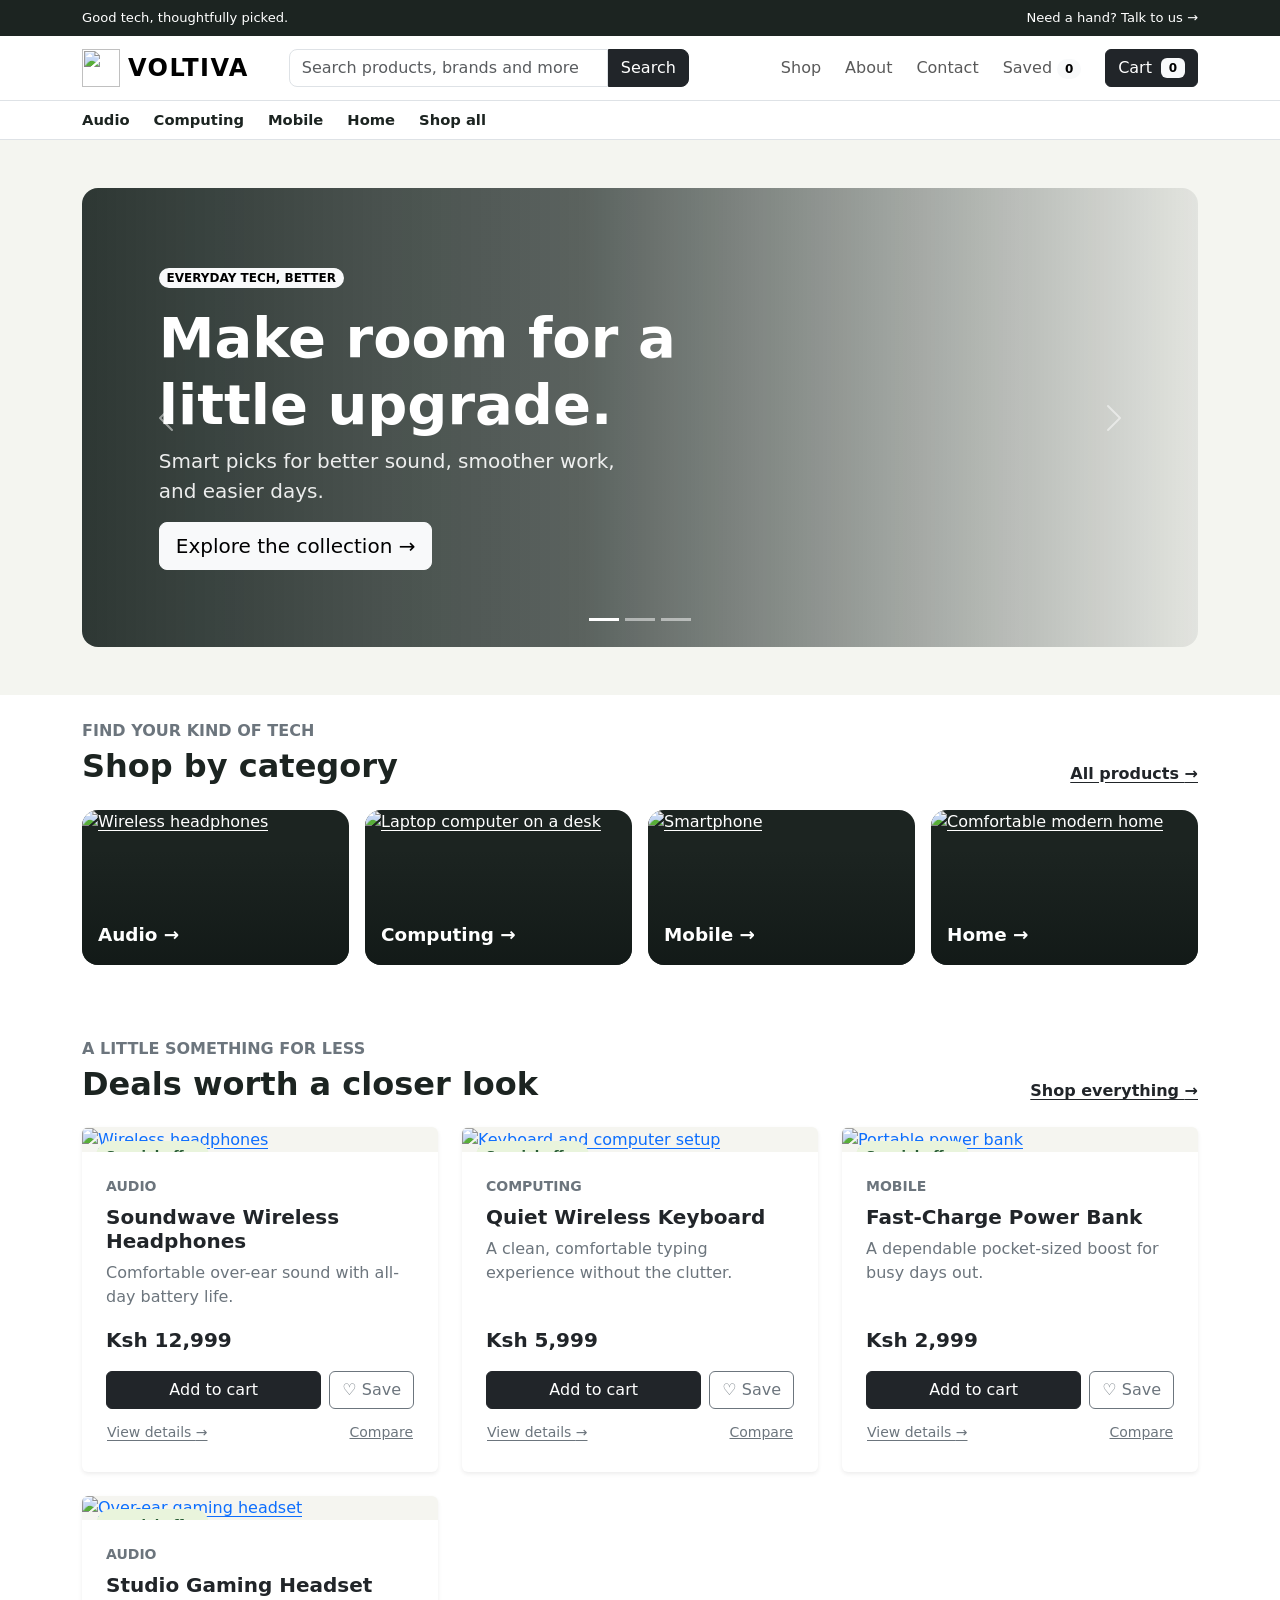
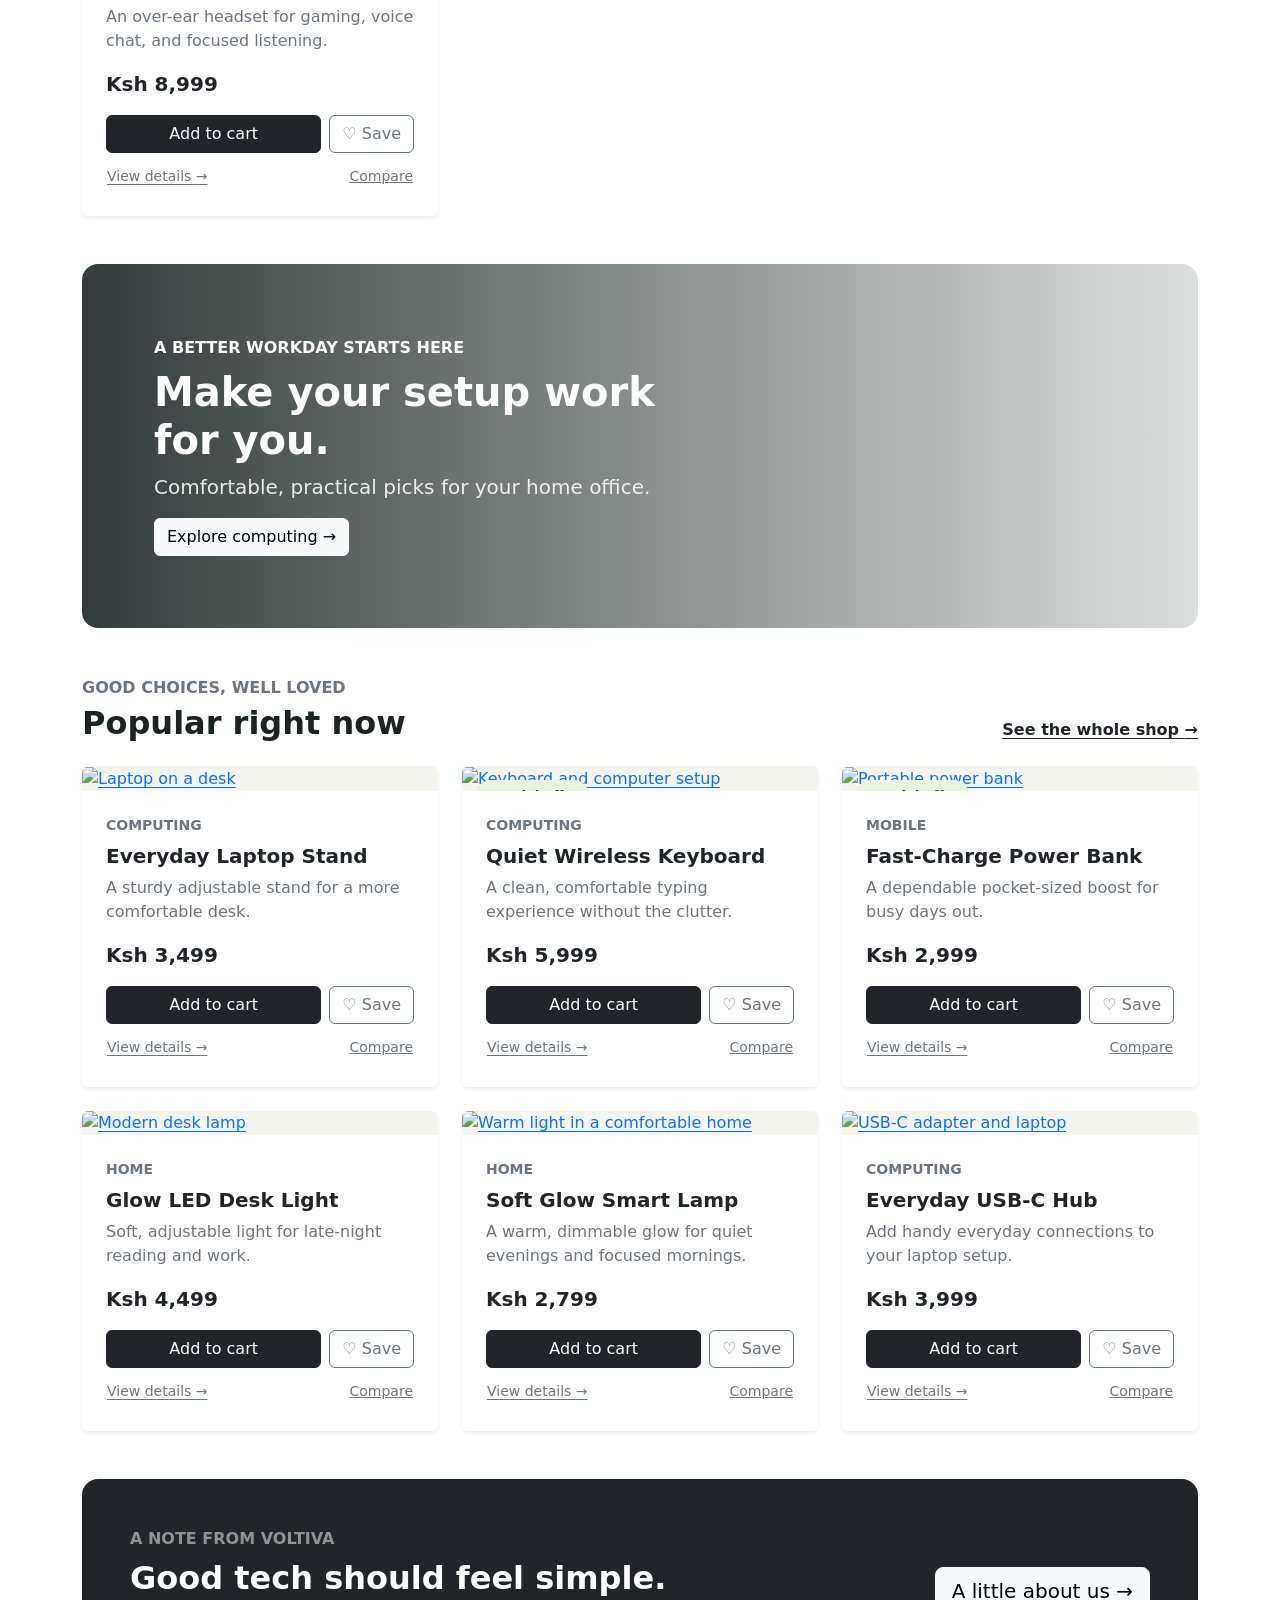
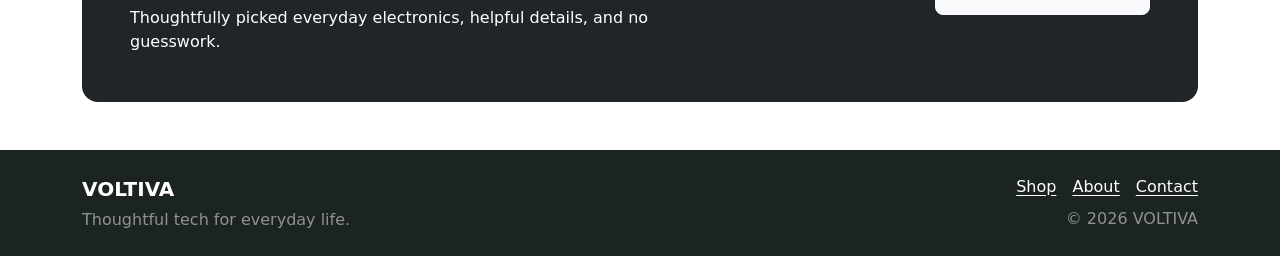
==== index.html @ 59f66edd "initial commit" ====
<!doctype html>
<html lang="en">
<head>
  <meta charset="utf-8">
  <meta name="viewport" content="width=device-width, initial-scale=1">
  <meta name="description" content="Discover dependable everyday electronics at VOLTIVA.">
  <title>VOLTIVA | Electronics for everyday</title>
  <link href="https://cdn.jsdelivr.net/npm/bootstrap@5.3.8/dist/css/bootstrap.min.css" rel="stylesheet">
  <link href="styles.css" rel="stylesheet">
</head>
<body data-page="home">
  <div id="site-header"></div>
  <main>
    <section id="hero" class="container-fluid py-4 py-lg-5">
      <div class="container">
        <div id="home-carousel" class="carousel slide carousel-fade" data-bs-ride="carousel" data-bs-interval="6000">
          <div class="carousel-indicators">
            <button type="button" data-bs-target="#home-carousel" data-bs-slide-to="0" class="active" aria-current="true" aria-label="Slide 1"></button>
            <button type="button" data-bs-target="#home-carousel" data-bs-slide-to="1" aria-label="Slide 2"></button>
            <button type="button" data-bs-target="#home-carousel" data-bs-slide-to="2" aria-label="Slide 3"></button>
          </div>
          <div class="carousel-inner rounded-4 overflow-hidden">
            <div class="carousel-item active">
              <div class="hero-slide" style="--hero-image: url('https://images.unsplash.com/photo-1498049794561-7780e7231661?auto=format&amp;fit=crop&amp;w=1800&amp;q=85')">
                <div class="hero-copy">
                  <span class="badge rounded-pill text-bg-light mb-3">EVERYDAY TECH, BETTER</span>
                  <h1 class="display-4 fw-bold">Make room for a little upgrade.</h1>
                  <p class="lead">Smart picks for better sound, smoother work, and easier days.</p>
                  <a class="btn btn-light btn-lg" href="products.html">Explore the collection <span aria-hidden="true">→</span></a>
                </div>
              </div>
            </div>
            <div class="carousel-item">
              <div class="hero-slide hero-slide-audio" style="--hero-image: url('https://images.unsplash.com/photo-1505740420928-5e560c06d30e?auto=format&amp;fit=crop&amp;w=1800&amp;q=85')">
                <div class="hero-copy">
                  <span class="badge rounded-pill text-bg-light mb-3">YOUR SOUND, YOUR WAY</span>
                  <h2 class="display-4 fw-bold">Find your listening rhythm.</h2>
                  <p class="lead">Headphones and speakers made for wherever the day takes you.</p>
                  <a class="btn btn-light btn-lg" href="products.html?category=Audio">Shop audio <span aria-hidden="true">→</span></a>
                </div>
              </div>
            </div>
            <div class="carousel-item">
              <div class="hero-slide hero-slide-home" style="--hero-image: url('https://images.unsplash.com/photo-1493663284031-b7e3aefcae8e?auto=format&amp;fit=crop&amp;w=1800&amp;q=85')">
                <div class="hero-copy">
                  <span class="badge rounded-pill text-bg-light mb-3">A MORE THOUGHTFUL HOME</span>
                  <h2 class="display-4 fw-bold">Little comforts. Big difference.</h2>
                  <p class="lead">Discover clever everyday essentials for your favorite spaces.</p>
                  <a class="btn btn-light btn-lg" href="products.html?category=Home">Shop home tech <span aria-hidden="true">→</span></a>
                </div>
              </div>
            </div>
          </div>
          <button class="carousel-control-prev" type="button" data-bs-target="#home-carousel" data-bs-slide="prev"><span class="carousel-control-prev-icon" aria-hidden="true"></span><span class="visually-hidden">Previous</span></button>
          <button class="carousel-control-next" type="button" data-bs-target="#home-carousel" data-bs-slide="next"><span class="carousel-control-next-icon" aria-hidden="true"></span><span class="visually-hidden">Next</span></button>
        </div>
      </div>
    </section>
    <section class="container py-4" aria-label="Shop by category">
      <div class="d-flex justify-content-between align-items-end gap-3 mb-4">
        <div><p class="text-uppercase fw-semibold text-secondary mb-1">Find your kind of tech</p><h2 class="fw-bold mb-0">Shop by category</h2></div>
        <a href="products.html" class="link-dark fw-semibold">All products <span aria-hidden="true">→</span></a>
      </div>
      <div id="category-tiles" class="row g-3"></div>
    </section>
    <section class="container py-5">
      <div class="d-flex justify-content-between align-items-end gap-3 mb-4">
        <div><p class="text-uppercase fw-semibold text-secondary mb-1">A little something for less</p><h2 class="fw-bold mb-0">Deals worth a closer look</h2></div>
        <a href="products.html" class="link-dark fw-semibold">Shop everything <span aria-hidden="true">→</span></a>
      </div>
      <div id="deal-products" class="row g-4"></div>
    </section>
    <section class="container pb-5">
      <div class="editorial-banner rounded-4 overflow-hidden">
        <div class="editorial-copy">
          <p class="text-uppercase fw-semibold mb-2">A better workday starts here</p>
          <h2 class="display-6 fw-bold">Make your setup work for you.</h2>
          <p class="lead">Comfortable, practical picks for your home office.</p>
          <a class="btn btn-light" href="products.html?category=Computing">Explore computing <span aria-hidden="true">→</span></a>
        </div>
      </div>
    </section>
    <section class="container pb-5">
      <div class="d-flex justify-content-between align-items-end gap-3 mb-4">
        <div><p class="text-uppercase fw-semibold text-secondary mb-1">Good choices, well loved</p><h2 class="fw-bold mb-0">Popular right now</h2></div>
        <a href="products.html" class="link-dark fw-semibold">See the whole shop <span aria-hidden="true">→</span></a>
      </div>
      <div id="featured-products" class="row g-4"></div>
    </section>
    <section id="saved-section" class="container pb-5 d-none">
      <div class="d-flex justify-content-between align-items-end gap-3 mb-4">
        <div><p class="text-uppercase fw-semibold text-secondary mb-1">Kept close</p><h2 class="fw-bold mb-0">Your saved picks</h2></div>
        <a href="products.html" class="link-dark fw-semibold">Browse products <span aria-hidden="true">→</span></a>
      </div>
      <div id="saved-products" class="row g-4"></div>
    </section>
    <section class="container pb-5">
      <div class="p-4 p-lg-5 rounded-4 text-bg-dark">
        <div class="row align-items-center g-3">
          <div class="col-lg-7"><p class="text-uppercase fw-semibold text-white-50 mb-2">A note from VOLTIVA</p><h2 class="fw-bold">Good tech should feel simple.</h2><p class="mb-0">Thoughtfully picked everyday electronics, helpful details, and no guesswork.</p></div>
          <div class="col-lg-5 text-lg-end"><a href="about.html" class="btn btn-light btn-lg">A little about us <span aria-hidden="true">→</span></a></div>
        </div>
      </div>
    </section>
  </main>
  <div id="site-footer"></div>
  <script src="https://cdn.jsdelivr.net/npm/bootstrap@5.3.8/dist/js/bootstrap.bundle.min.js"></script>
  <script src="app.js"></script>
</body>
</html>
---- styles.css ----
:root {
  --shop-ink: #1c2421;
  --shop-muted: #68716e;
  --shop-paper: #f5f5f0;
  --shop-accent: #d6f36a;
  --shop-green: #467653;
}

body {
  color: var(--shop-ink);
  background: #fff;
}

a {
  text-underline-offset: 0.2em;
}

.navbar-brand {
  letter-spacing: 0.06em;
  white-space: nowrap;
}

.brand-logo {
  width: 38px;
  height: 38px;
  object-fit: contain;
}

.store-topbar {
  background: var(--shop-ink);
  color: #fff;
  font-size: 0.82rem;
}

.store-topbar .container {
  min-height: 36px;
}

.store-topbar a,
.category-nav a {
  color: inherit;
  text-decoration: none;
}

.store-topbar a:hover,
.category-nav a:hover {
  color: var(--shop-green);
}

.store-search {
  display: flex;
  flex: 1 1 340px;
  max-width: 470px;
}

.store-search .form-control {
  border-radius: 0.5rem 0 0 0.5rem;
}

.store-search .btn {
  border-radius: 0 0.5rem 0.5rem 0;
}

.category-nav {
  overflow: hidden;
  background: #fff;
}

.category-nav .container {
  scrollbar-width: thin;
}

.category-nav a {
  color: var(--shop-ink);
  font-size: 0.92rem;
  font-weight: 600;
  white-space: nowrap;
}

#hero {
  background: #f4f5f0;
}

.hero-slide {
  display: flex;
  min-height: 450px;
  align-items: center;
  padding: clamp(2rem, 6vw, 5.5rem);
  background-image: linear-gradient(90deg, rgba(18, 29, 26, 0.88) 0%, rgba(18, 29, 26, 0.68) 45%, rgba(18, 29, 26, 0.08) 100%), var(--hero-image);
  background-position: center;
  background-size: cover;
  color: #fff;
}

.hero-slide-audio {
  background-position: center 44%;
}

.hero-slide-home {
  background-position: center 55%;
}

.hero-copy {
  max-width: 570px;
}

.hero-copy .lead {
  max-width: 480px;
  color: rgba(255, 255, 255, 0.9);
}

.carousel-indicators {
  z-index: 2;
}

.category-tile {
  position: relative;
  display: block;
  height: 100%;
  min-height: 155px;
  overflow: hidden;
  border-radius: 1rem;
  background: var(--shop-ink);
  color: #fff;
}

.category-tile::after {
  position: absolute;
  inset: 0;
  background: linear-gradient(0deg, rgba(16, 23, 21, 0.78), transparent 75%);
  content: "";
}

.category-tile img {
  width: 100%;
  height: 190px;
  object-fit: cover;
  transition: transform 220ms ease;
}

.category-tile:hover img {
  transform: scale(1.05);
}

.category-tile > span {
  position: absolute;
  z-index: 1;
  right: 1rem;
  bottom: 1rem;
  left: 1rem;
  font-size: 1.15rem;
  font-weight: 700;
}

.editorial-banner {
  min-height: 310px;
  display: flex;
  align-items: center;
  padding: clamp(2rem, 6vw, 4.5rem);
  background-image: linear-gradient(90deg, rgba(20, 31, 28, 0.87), rgba(20, 31, 28, 0.14)), url("https://images.unsplash.com/photo-1498050108023-c5249f4df085?auto=format&fit=crop&w=1800&q=85");
  background-position: center;
  background-size: cover;
  color: #fff;
}

.editorial-copy {
  max-width: 560px;
}

.editorial-copy > p:not(.text-uppercase) {
  color: rgba(255, 255, 255, 0.88);
}

article[data-product] img {
  width: 100%;
  height: 240px;
  object-fit: cover;
  background: var(--shop-paper);
}

.product-image-wrap {
  position: relative;
  overflow: hidden;
  background: var(--shop-paper);
}

.product-image-wrap img {
  transition: transform 220ms ease;
}

article[data-product]:hover .product-image-wrap img {
  transform: scale(1.035);
}

.sale-badge {
  position: absolute;
  z-index: 1;
  top: 0.85rem;
  left: 0.85rem;
  padding: 0.35rem 0.65rem;
  border-radius: 50rem;
  background: #e9f4dc;
  color: #285b34;
  font-size: 0.82rem;
  font-weight: 700;
}

.product-title-link {
  color: inherit;
  text-decoration: none;
}

.product-title-link:hover {
  color: var(--shop-green);
  text-decoration: underline;
}

.detail-image-frame {
  position: relative;
  display: grid;
  min-height: 340px;
  place-items: center;
  overflow: hidden;
  border-radius: 1rem;
  background: var(--shop-paper);
}

.detail-image-frame img {
  width: 100%;
  max-height: 560px;
  object-fit: cover;
}

.detail-description {
  max-width: 60ch;
  font-size: 1.05rem;
  line-height: 1.75;
}

.detail-highlights {
  display: grid;
  gap: 0.75rem;
  padding-left: 1.25rem;
  color: var(--shop-muted);
}

.detail-highlights li::marker {
  color: var(--shop-green);
}

.detail-quantity {
  width: 110px;
}

article[data-product] {
  transition: transform 160ms ease, box-shadow 160ms ease;
}

article[data-product]:hover {
  transform: translateY(-3px);
}

.compare-dock {
  position: fixed;
  z-index: 1030;
  right: 1rem;
  bottom: 1rem;
  display: flex;
  align-items: center;
  gap: 0.75rem;
  padding: 0.75rem 1rem;
  border-radius: 0.85rem;
  background: var(--shop-ink);
  box-shadow: 0 0.5rem 2rem rgba(0, 0, 0, 0.24);
  color: #fff;
}

.compare-image {
  width: 90px;
  height: 75px;
  object-fit: cover;
  border-radius: 0.5rem;
}

#site-footer {
  background: var(--shop-ink);
  color: #fff;
}

#site-footer a {
  color: #fff;
}

#site-footer a:hover {
  color: var(--shop-accent);
}

@media (prefers-reduced-motion: reduce) {
  *,
  *::before,
  *::after {
    scroll-behavior: auto !important;
    transition-duration: 0.01ms !important;
  }
}

@media (max-width: 575.98px) {
  .store-topbar {
    font-size: 0.72rem;
  }

  .hero-slide {
    min-height: 380px;
    background-image: linear-gradient(90deg, rgba(18, 29, 26, 0.85), rgba(18, 29, 26, 0.34)), var(--hero-image);
  }

  .hero-copy h1,
  .hero-copy h2 {
    font-size: 2.4rem;
  }

  .category-tile img {
    height: 145px;
  }

  article[data-product] img {
    height: 190px;
  }

  .detail-image-frame {
    min-height: 260px;
  }

  .compare-dock {
    right: 0.5rem;
    bottom: 0.5rem;
    left: 0.5rem;
    justify-content: space-between;
    gap: 0.3rem;
    padding: 0.6rem;
    font-size: 0.85rem;
  }
}
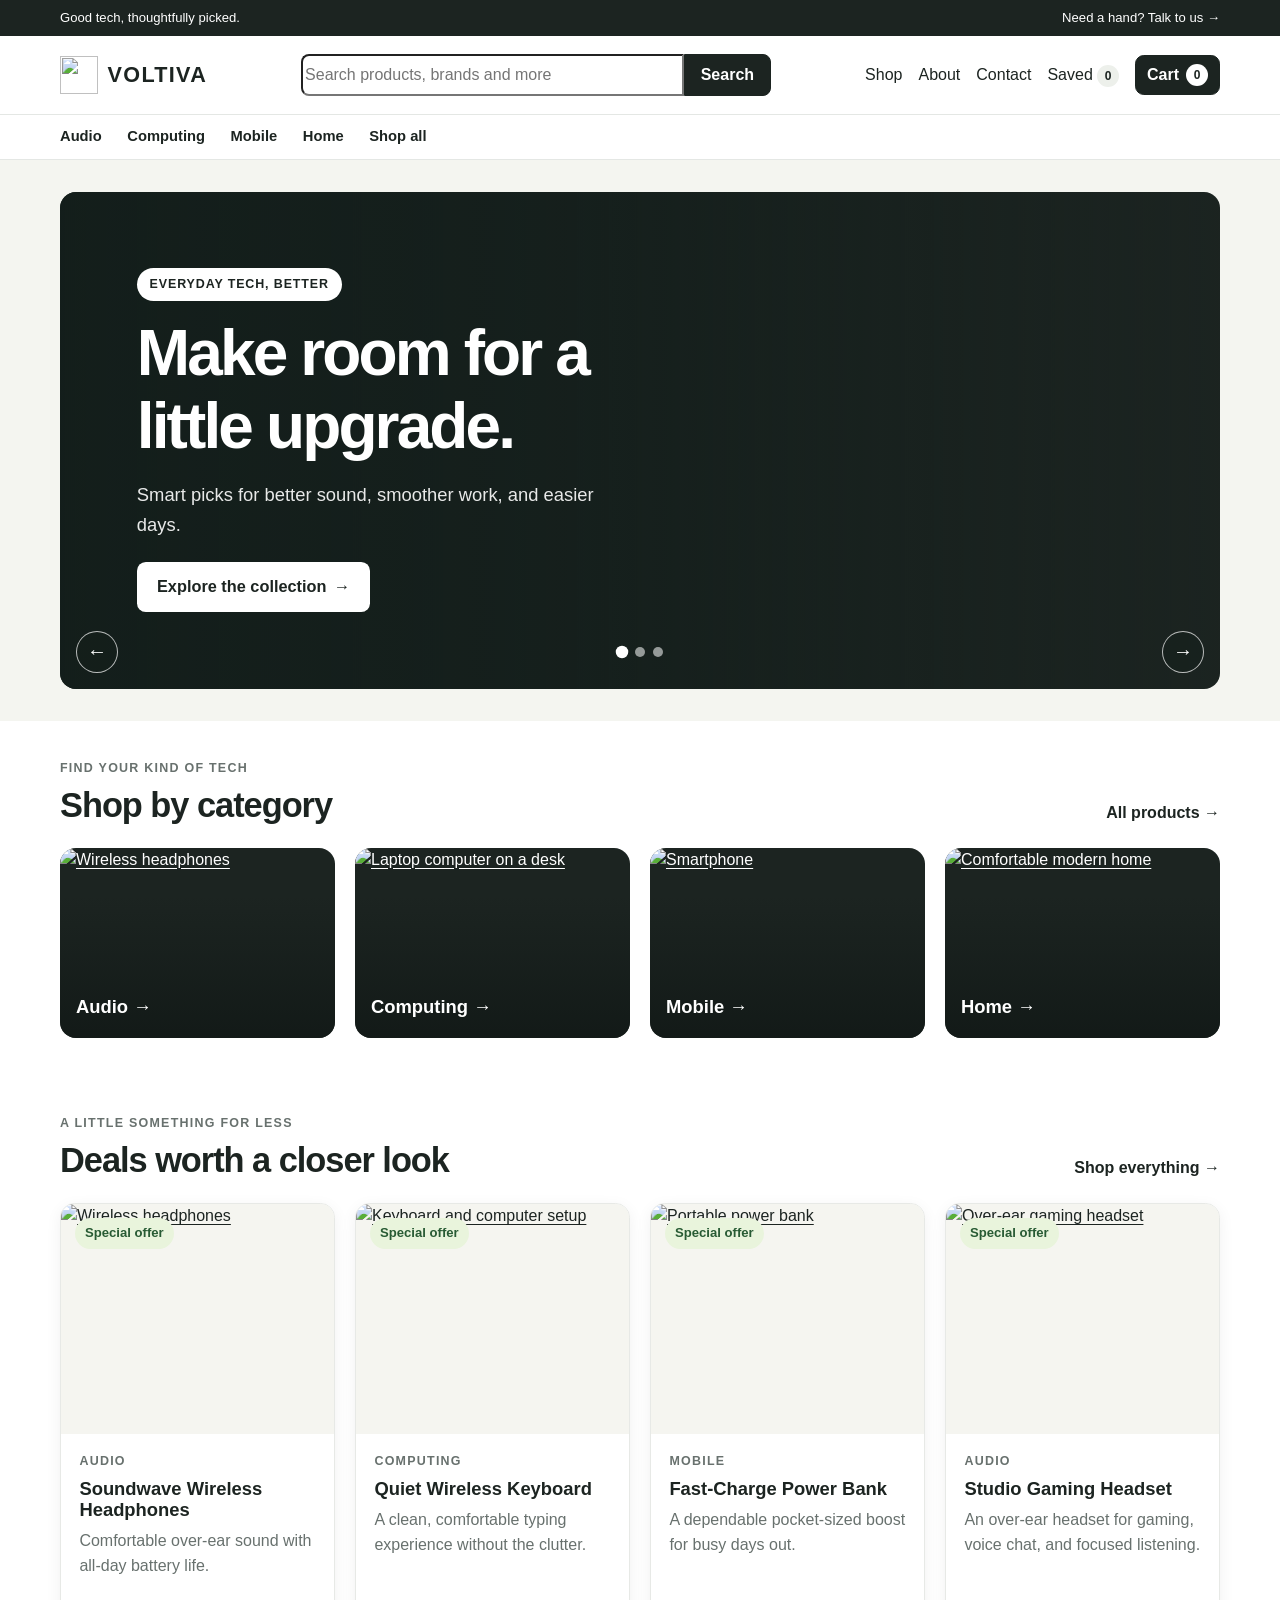
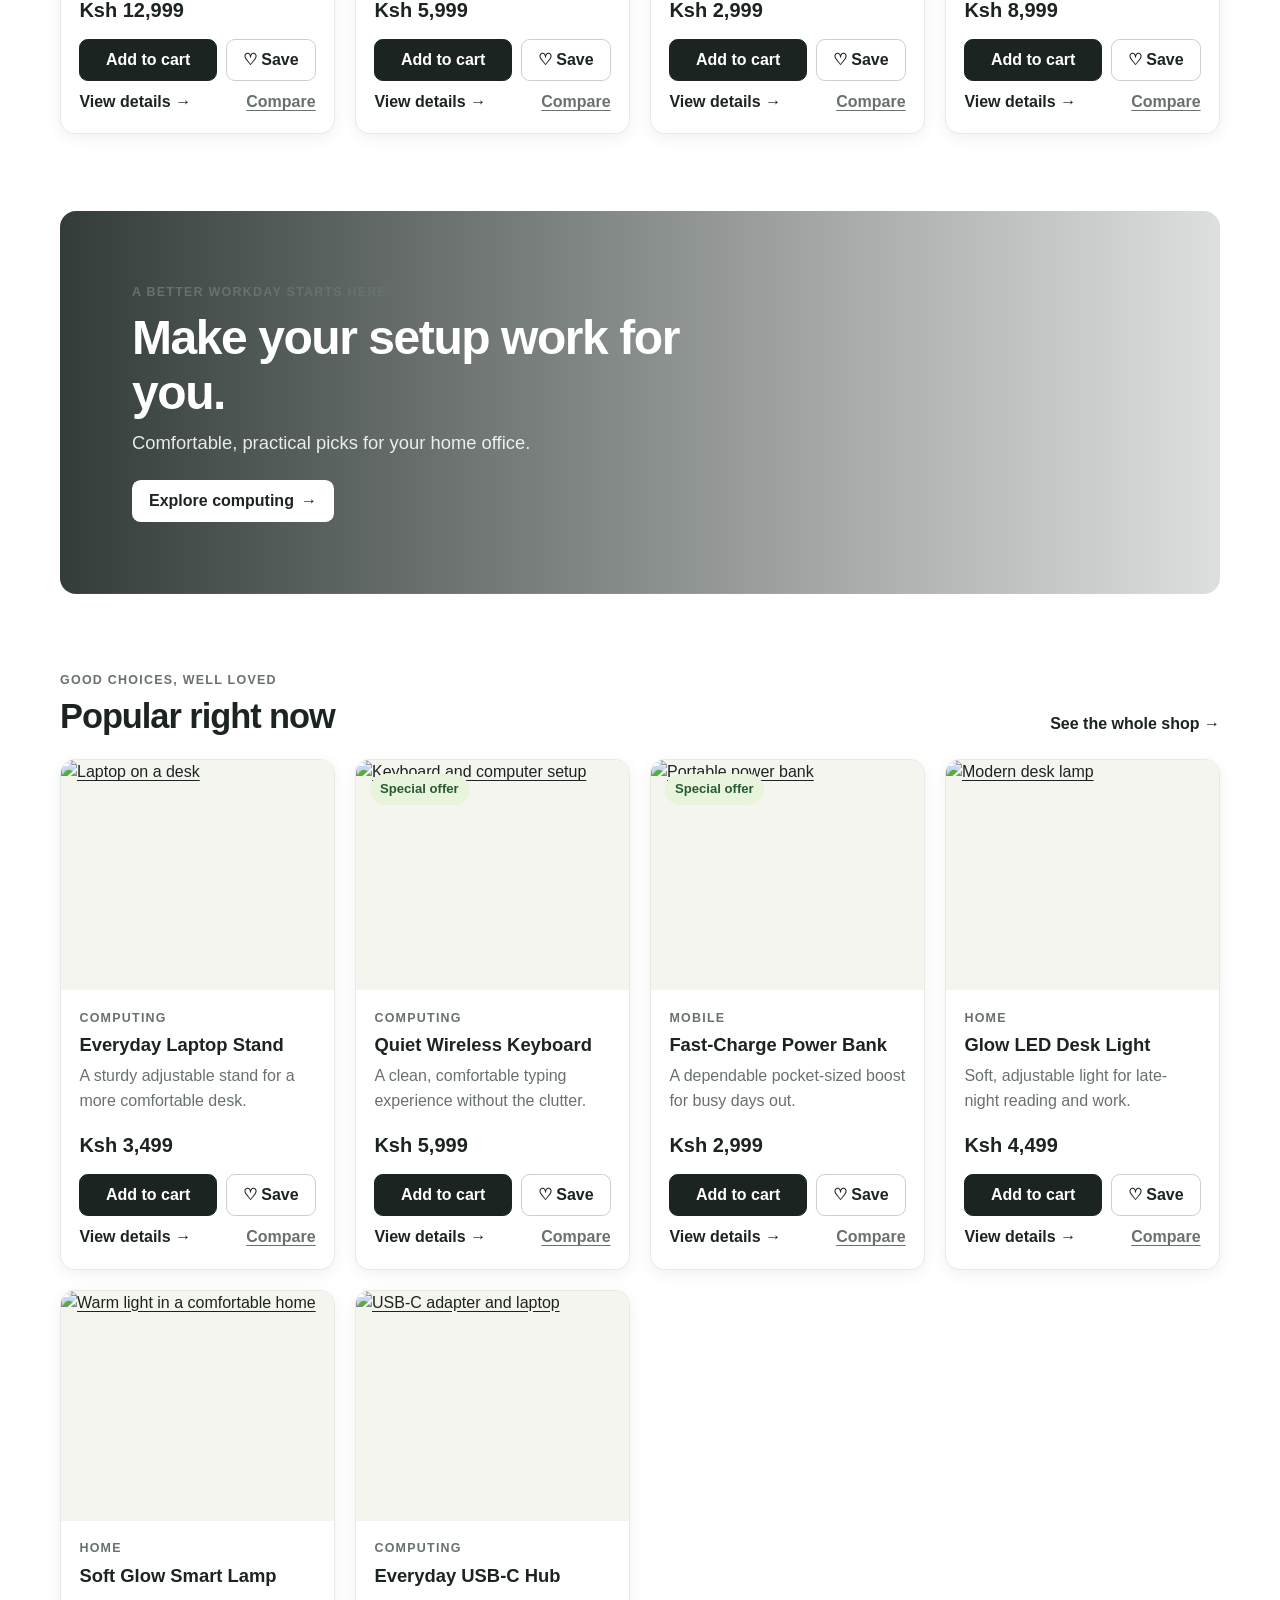
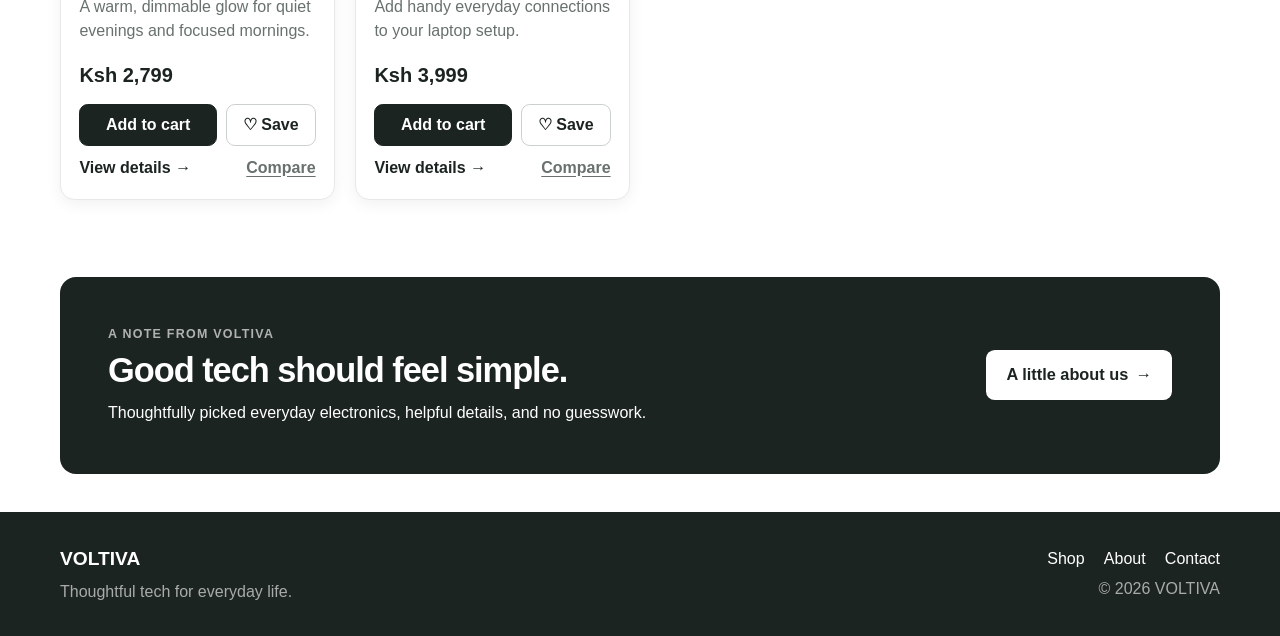
==== commit faf6f37c: "right one" ====
--- a/index.html
+++ b/index.html
@@ -5,106 +5,98 @@
   <meta name="viewport" content="width=device-width, initial-scale=1">
   <meta name="description" content="Discover dependable everyday electronics at VOLTIVA.">
   <title>VOLTIVA | Electronics for everyday</title>
-  <link href="https://cdn.jsdelivr.net/npm/bootstrap@5.3.8/dist/css/bootstrap.min.css" rel="stylesheet">
   <link href="styles.css" rel="stylesheet">
 </head>
 <body data-page="home">
   <div id="site-header"></div>
   <main>
-    <section id="hero" class="container-fluid py-4 py-lg-5">
-      <div class="container">
-        <div id="home-carousel" class="carousel slide carousel-fade" data-bs-ride="carousel" data-bs-interval="6000">
-          <div class="carousel-indicators">
-            <button type="button" data-bs-target="#home-carousel" data-bs-slide-to="0" class="active" aria-current="true" aria-label="Slide 1"></button>
-            <button type="button" data-bs-target="#home-carousel" data-bs-slide-to="1" aria-label="Slide 2"></button>
-            <button type="button" data-bs-target="#home-carousel" data-bs-slide-to="2" aria-label="Slide 3"></button>
-          </div>
-          <div class="carousel-inner rounded-4 overflow-hidden">
-            <div class="carousel-item active">
-              <div class="hero-slide" style="--hero-image: url('https://images.unsplash.com/photo-1498049794561-7780e7231661?auto=format&amp;fit=crop&amp;w=1800&amp;q=85')">
-                <div class="hero-copy">
-                  <span class="badge rounded-pill text-bg-light mb-3">EVERYDAY TECH, BETTER</span>
-                  <h1 class="display-4 fw-bold">Make room for a little upgrade.</h1>
-                  <p class="lead">Smart picks for better sound, smoother work, and easier days.</p>
-                  <a class="btn btn-light btn-lg" href="products.html">Explore the collection <span aria-hidden="true">→</span></a>
-                </div>
+    <section id="hero">
+      <div class="page-width">
+        <div id="home-carousel" class="hero-carousel" aria-roledescription="carousel">
+          <div class="carousel-slides">
+            <div class="hero-slide is-active" style="--hero-image: url('https://images.unsplash.com/photo-1498049794561-7780e7231661?auto=format&amp;fit=crop&amp;w=1800&amp;q=85')">
+              <div class="hero-copy">
+                <span class="eyebrow-pill">EVERYDAY TECH, BETTER</span>
+                <h1>Make room for a little upgrade.</h1>
+                <p class="intro">Smart picks for better sound, smoother work, and easier days.</p>
+                <a class="button button-light button-large" href="products.html">Explore the collection <span aria-hidden="true">→</span></a>
               </div>
             </div>
-            <div class="carousel-item">
-              <div class="hero-slide hero-slide-audio" style="--hero-image: url('https://images.unsplash.com/photo-1505740420928-5e560c06d30e?auto=format&amp;fit=crop&amp;w=1800&amp;q=85')">
-                <div class="hero-copy">
-                  <span class="badge rounded-pill text-bg-light mb-3">YOUR SOUND, YOUR WAY</span>
-                  <h2 class="display-4 fw-bold">Find your listening rhythm.</h2>
-                  <p class="lead">Headphones and speakers made for wherever the day takes you.</p>
-                  <a class="btn btn-light btn-lg" href="products.html?category=Audio">Shop audio <span aria-hidden="true">→</span></a>
-                </div>
+            <div class="hero-slide hero-slide-audio" style="--hero-image: url('https://images.unsplash.com/photo-1505740420928-5e560c06d30e?auto=format&amp;fit=crop&amp;w=1800&amp;q=85')">
+              <div class="hero-copy">
+                <span class="eyebrow-pill">YOUR SOUND, YOUR WAY</span>
+                <h2>Find your listening rhythm.</h2>
+                <p class="intro">Headphones and speakers made for wherever the day takes you.</p>
+                <a class="button button-light button-large" href="products.html?category=Audio">Shop audio <span aria-hidden="true">→</span></a>
               </div>
             </div>
-            <div class="carousel-item">
-              <div class="hero-slide hero-slide-home" style="--hero-image: url('https://images.unsplash.com/photo-1493663284031-b7e3aefcae8e?auto=format&amp;fit=crop&amp;w=1800&amp;q=85')">
-                <div class="hero-copy">
-                  <span class="badge rounded-pill text-bg-light mb-3">A MORE THOUGHTFUL HOME</span>
-                  <h2 class="display-4 fw-bold">Little comforts. Big difference.</h2>
-                  <p class="lead">Discover clever everyday essentials for your favorite spaces.</p>
-                  <a class="btn btn-light btn-lg" href="products.html?category=Home">Shop home tech <span aria-hidden="true">→</span></a>
-                </div>
+            <div class="hero-slide hero-slide-home" style="--hero-image: url('https://images.unsplash.com/photo-1493663284031-b7e3aefcae8e?auto=format&amp;fit=crop&amp;w=1800&amp;q=85')">
+              <div class="hero-copy">
+                <span class="eyebrow-pill">A MORE THOUGHTFUL HOME</span>
+                <h2>Little comforts. Big difference.</h2>
+                <p class="intro">Discover clever everyday essentials for your favorite spaces.</p>
+                <a class="button button-light button-large" href="products.html?category=Home">Shop home tech <span aria-hidden="true">→</span></a>
               </div>
             </div>
           </div>
-          <button class="carousel-control-prev" type="button" data-bs-target="#home-carousel" data-bs-slide="prev"><span class="carousel-control-prev-icon" aria-hidden="true"></span><span class="visually-hidden">Previous</span></button>
-          <button class="carousel-control-next" type="button" data-bs-target="#home-carousel" data-bs-slide="next"><span class="carousel-control-next-icon" aria-hidden="true"></span><span class="visually-hidden">Next</span></button>
+          <div class="hero-slide-controls">
+            <button class="hero-slide-arrow" type="button" data-slide="previous" aria-label="Previous slide">←</button>
+            <div class="hero-slide-dots" aria-label="Choose a slide">
+              <button type="button" class="is-active" data-slide-to="0" aria-label="Show slide 1" aria-current="true"></button>
+              <button type="button" data-slide-to="1" aria-label="Show slide 2"></button>
+              <button type="button" data-slide-to="2" aria-label="Show slide 3"></button>
+            </div>
+            <button class="hero-slide-arrow" type="button" data-slide="next" aria-label="Next slide">→</button>
+          </div>
         </div>
       </div>
     </section>
-    <section class="container py-4" aria-label="Shop by category">
-      <div class="d-flex justify-content-between align-items-end gap-3 mb-4">
-        <div><p class="text-uppercase fw-semibold text-secondary mb-1">Find your kind of tech</p><h2 class="fw-bold mb-0">Shop by category</h2></div>
-        <a href="products.html" class="link-dark fw-semibold">All products <span aria-hidden="true">→</span></a>
+    <section class="page-width section-block" aria-label="Shop by category">
+      <div class="section-heading">
+        <div><p class="eyebrow">Find your kind of tech</p><h2>Shop by category</h2></div>
+        <a href="products.html" class="text-link">All products <span aria-hidden="true">→</span></a>
       </div>
-      <div id="category-tiles" class="row g-3"></div>
+      <div id="category-tiles" class="category-grid"></div>
     </section>
-    <section class="container py-5">
-      <div class="d-flex justify-content-between align-items-end gap-3 mb-4">
-        <div><p class="text-uppercase fw-semibold text-secondary mb-1">A little something for less</p><h2 class="fw-bold mb-0">Deals worth a closer look</h2></div>
-        <a href="products.html" class="link-dark fw-semibold">Shop everything <span aria-hidden="true">→</span></a>
+    <section class="page-width section-block">
+      <div class="section-heading">
+        <div><p class="eyebrow">A little something for less</p><h2>Deals worth a closer look</h2></div>
+        <a href="products.html" class="text-link">Shop everything <span aria-hidden="true">→</span></a>
       </div>
-      <div id="deal-products" class="row g-4"></div>
+      <div id="deal-products" class="product-grid"></div>
     </section>
-    <section class="container pb-5">
-      <div class="editorial-banner rounded-4 overflow-hidden">
+    <section class="page-width section-block">
+      <div class="editorial-banner">
         <div class="editorial-copy">
-          <p class="text-uppercase fw-semibold mb-2">A better workday starts here</p>
-          <h2 class="display-6 fw-bold">Make your setup work for you.</h2>
-          <p class="lead">Comfortable, practical picks for your home office.</p>
-          <a class="btn btn-light" href="products.html?category=Computing">Explore computing <span aria-hidden="true">→</span></a>
+          <p class="eyebrow">A better workday starts here</p>
+          <h2>Make your setup work for you.</h2>
+          <p class="intro">Comfortable, practical picks for your home office.</p>
+          <a class="button button-light" href="products.html?category=Computing">Explore computing <span aria-hidden="true">→</span></a>
         </div>
       </div>
     </section>
-    <section class="container pb-5">
-      <div class="d-flex justify-content-between align-items-end gap-3 mb-4">
-        <div><p class="text-uppercase fw-semibold text-secondary mb-1">Good choices, well loved</p><h2 class="fw-bold mb-0">Popular right now</h2></div>
-        <a href="products.html" class="link-dark fw-semibold">See the whole shop <span aria-hidden="true">→</span></a>
+    <section class="page-width section-block">
+      <div class="section-heading">
+        <div><p class="eyebrow">Good choices, well loved</p><h2>Popular right now</h2></div>
+        <a href="products.html" class="text-link">See the whole shop <span aria-hidden="true">→</span></a>
       </div>
-      <div id="featured-products" class="row g-4"></div>
+      <div id="featured-products" class="product-grid"></div>
     </section>
-    <section id="saved-section" class="container pb-5 d-none">
-      <div class="d-flex justify-content-between align-items-end gap-3 mb-4">
-        <div><p class="text-uppercase fw-semibold text-secondary mb-1">Kept close</p><h2 class="fw-bold mb-0">Your saved picks</h2></div>
-        <a href="products.html" class="link-dark fw-semibold">Browse products <span aria-hidden="true">→</span></a>
+    <section id="saved-section" class="page-width section-block is-hidden">
+      <div class="section-heading">
+        <div><p class="eyebrow">Kept close</p><h2>Your saved picks</h2></div>
+        <a href="products.html" class="text-link">Browse products <span aria-hidden="true">→</span></a>
       </div>
-      <div id="saved-products" class="row g-4"></div>
+      <div id="saved-products" class="product-grid"></div>
     </section>
-    <section class="container pb-5">
-      <div class="p-4 p-lg-5 rounded-4 text-bg-dark">
-        <div class="row align-items-center g-3">
-          <div class="col-lg-7"><p class="text-uppercase fw-semibold text-white-50 mb-2">A note from VOLTIVA</p><h2 class="fw-bold">Good tech should feel simple.</h2><p class="mb-0">Thoughtfully picked everyday electronics, helpful details, and no guesswork.</p></div>
-          <div class="col-lg-5 text-lg-end"><a href="about.html" class="btn btn-light btn-lg">A little about us <span aria-hidden="true">→</span></a></div>
-        </div>
+    <section class="page-width section-block">
+      <div class="welcome-banner">
+        <div><p class="eyebrow">A note from VOLTIVA</p><h2>Good tech should feel simple.</h2><p>Thoughtfully picked everyday electronics, helpful details, and no guesswork.</p></div>
+        <a href="about.html" class="button button-light button-large">A little about us <span aria-hidden="true">→</span></a>
       </div>
     </section>
   </main>
   <div id="site-footer"></div>
-  <script src="https://cdn.jsdelivr.net/npm/bootstrap@5.3.8/dist/js/bootstrap.bundle.min.js"></script>
   <script src="app.js"></script>
 </body>
 </html>
--- a/styles.css
+++ b/styles.css
@@ -1,22 +1,282 @@
 :root {
+  color-scheme: light;
   --shop-ink: #1c2421;
   --shop-muted: #68716e;
   --shop-paper: #f5f5f0;
   --shop-accent: #d6f36a;
   --shop-green: #467653;
+  --page-width: 1160px;
+}
+
+* {
+  box-sizing: border-box;
 }
 
 body {
+  margin: 0;
   color: var(--shop-ink);
   background: #fff;
+  font-family: Arial, Helvetica, sans-serif;
+  line-height: 1.55;
+}
+
+img {
+  display: block;
+  max-width: 100%;
 }
 
 a {
+  color: inherit;
   text-underline-offset: 0.2em;
 }
 
-.navbar-brand {
+button,
+input,
+select,
+textarea {
+  font: inherit;
+}
+
+button,
+select {
+  cursor: pointer;
+}
+
+h1,
+h2,
+h3,
+p {
+  margin-top: 0;
+}
+
+h1,
+h2,
+h3 {
+  line-height: 1.15;
+}
+
+h1 {
+  max-width: 850px;
+  margin-bottom: 1rem;
+  font-size: clamp(2.2rem, 5vw, 3.7rem);
+  letter-spacing: -0.045em;
+}
+
+h2 {
+  margin-bottom: 0.5rem;
+  font-size: clamp(1.5rem, 3vw, 2.15rem);
+  letter-spacing: -0.03em;
+}
+
+h3 {
+  margin-bottom: 0.55rem;
+  font-size: 1.15rem;
+}
+
+.page-width {
+  width: min(var(--page-width), calc(100% - 3rem));
+  margin-inline: auto;
+}
+
+.page-main {
+  min-height: 60vh;
+  padding-block: 3.5rem 5rem;
+}
+
+.page-intro {
+  margin-bottom: 2rem;
+}
+
+.page-intro .intro {
+  margin-bottom: 0;
+}
+
+.section-block {
+  padding-block: 2.4rem;
+}
+
+.section-heading {
+  display: flex;
+  align-items: end;
+  justify-content: space-between;
+  gap: 1rem;
+  margin-bottom: 1.4rem;
+}
+
+.section-heading h2 {
+  margin-bottom: 0;
+}
+
+.eyebrow {
+  margin-bottom: 0.45rem;
+  color: var(--shop-muted);
+  font-size: 0.78rem;
+  font-weight: 700;
+  letter-spacing: 0.1em;
+  text-transform: uppercase;
+}
+
+.intro {
+  max-width: 62ch;
+  margin-bottom: 1.35rem;
+  font-size: 1.15rem;
+  line-height: 1.65;
+}
+
+.muted-copy,
+.fine-print {
+  color: var(--shop-muted);
+}
+
+.fine-print {
+  margin-block: 1rem;
+  font-size: 0.88rem;
+}
+
+.text-link {
+  color: var(--shop-ink);
+  font-weight: 700;
+  text-decoration: none;
+  white-space: nowrap;
+}
+
+.text-link:hover,
+.product-title-link:hover {
+  color: var(--shop-green);
+  text-decoration: underline;
+}
+
+.button {
+  display: inline-flex;
+  min-height: 42px;
+  align-items: center;
+  justify-content: center;
+  gap: 0.45rem;
+  padding: 0.65rem 1rem;
+  border: 1px solid transparent;
+  border-radius: 0.55rem;
+  font-weight: 700;
+  line-height: 1.2;
+  text-align: center;
+  text-decoration: none;
+  transition: background-color 150ms ease, color 150ms ease, border-color 150ms ease;
+}
+
+.button:hover {
+  text-decoration: none;
+}
+
+.button:disabled {
+  cursor: wait;
+  opacity: 0.7;
+}
+
+.button-dark {
+  border-color: var(--shop-ink);
+  background: var(--shop-ink);
+  color: #fff;
+}
+
+.button-dark:hover {
+  border-color: var(--shop-green);
+  background: var(--shop-green);
+}
+
+.button-light {
+  background: #fff;
+  color: var(--shop-ink);
+}
+
+.button-light:hover {
+  background: var(--shop-accent);
+}
+
+.button-outline {
+  border-color: #cbd0cc;
+  background: #fff;
+  color: var(--shop-ink);
+}
+
+.button-outline:hover {
+  border-color: var(--shop-ink);
+  background: var(--shop-paper);
+}
+
+.button-quiet {
+  background: transparent;
+  color: #fff;
+}
+
+.button-large {
+  min-height: 50px;
+  padding: 0.8rem 1.2rem;
+  font-size: 1.02rem;
+}
+
+.button-small {
+  min-height: 34px;
+  padding: 0.45rem 0.7rem;
+  font-size: 0.88rem;
+}
+
+.button-full {
+  width: 100%;
+  margin-top: 0.65rem;
+}
+
+.grow-button {
+  flex: 1 1 auto;
+}
+
+.store-topbar {
+  background: var(--shop-ink);
+  color: #fff;
+  font-size: 0.82rem;
+}
+
+.topbar-content {
+  display: flex;
+  min-height: 36px;
+  align-items: center;
+  justify-content: space-between;
+  gap: 1rem;
+}
+
+.store-topbar a,
+.category-nav a {
+  color: inherit;
+  text-decoration: none;
+}
+
+.store-topbar a:hover,
+.category-nav a:hover {
+  color: var(--shop-accent);
+}
+
+.main-navigation {
+  position: sticky;
+  z-index: 10;
+  top: 0;
+  border-bottom: 1px solid #e4e7e4;
+  background: #fff;
+}
+
+.navigation-content {
+  display: grid;
+  min-height: 78px;
+  grid-template-columns: auto minmax(220px, 1fr) auto;
+  align-items: center;
+  gap: 1.5rem;
+}
+
+.brand-link {
+  display: inline-flex;
+  align-items: center;
+  gap: 0.6rem;
+  font-size: 1.35rem;
+  font-weight: 800;
   letter-spacing: 0.06em;
+  text-decoration: none;
   white-space: nowrap;
 }
 
@@ -26,47 +286,98 @@
   object-fit: contain;
 }
 
-.store-topbar {
+.store-search {
+  display: flex;
+  width: 100%;
+  max-width: 470px;
+  justify-self: center;
+}
+
+.store-search input {
+  min-width: 0;
+  flex: 1;
+  border-radius: 0.5rem 0 0 0.5rem;
+}
+
+.store-search .button {
+  border-radius: 0 0.5rem 0.5rem 0;
+}
+
+.navigation-links ul {
+  display: flex;
+  align-items: center;
+  gap: 1rem;
+  margin: 0;
+  padding: 0;
+  list-style: none;
+}
+
+.nav-link {
+  text-decoration: none;
+  white-space: nowrap;
+}
+
+.nav-link:hover,
+.nav-link.is-current {
+  color: var(--shop-green);
+}
+
+.nav-link.is-current {
+  font-weight: 700;
+}
+
+.count-badge {
+  display: inline-grid;
+  min-width: 1.35rem;
+  min-height: 1.35rem;
+  place-items: center;
+  padding-inline: 0.25rem;
+  border-radius: 999px;
+  background: #edf0eb;
+  font-size: 0.75rem;
+  font-weight: 700;
+}
+
+.cart-link {
+  min-height: 38px;
+  padding: 0.5rem 0.7rem;
+}
+
+.cart-link .count-badge {
+  background: #fff;
+  color: var(--shop-ink);
+}
+
+.menu-toggle {
+  display: none;
+  width: 42px;
+  height: 42px;
+  place-content: center;
+  gap: 5px;
+  padding: 0.55rem;
+  border: 1px solid #d5dad6;
+  border-radius: 0.5rem;
+  background: #fff;
+}
+
+.menu-toggle span {
+  display: block;
+  width: 20px;
+  height: 2px;
   background: var(--shop-ink);
-  color: #fff;
-  font-size: 0.82rem;
-}
-
-.store-topbar .container {
-  min-height: 36px;
-}
-
-.store-topbar a,
-.category-nav a {
-  color: inherit;
-  text-decoration: none;
-}
-
-.store-topbar a:hover,
-.category-nav a:hover {
-  color: var(--shop-green);
-}
-
-.store-search {
-  display: flex;
-  flex: 1 1 340px;
-  max-width: 470px;
-}
-
-.store-search .form-control {
-  border-radius: 0.5rem 0 0 0.5rem;
-}
-
-.store-search .btn {
-  border-radius: 0 0.5rem 0.5rem 0;
 }
 
 .category-nav {
   overflow: hidden;
+  border-bottom: 1px solid #e4e7e4;
   background: #fff;
 }
 
-.category-nav .container {
+.category-nav-links {
+  display: flex;
+  overflow-x: auto;
+  gap: 1.6rem;
+  padding-block: 0.65rem;
   scrollbar-width: thin;
 }
 
@@ -78,11 +389,19 @@
 }
 
 #hero {
+  padding-block: 2rem;
   background: #f4f5f0;
 }
 
+.hero-carousel {
+  position: relative;
+  overflow: hidden;
+  border-radius: 1rem;
+  background: var(--shop-ink);
+}
+
 .hero-slide {
-  display: flex;
+  display: none;
   min-height: 450px;
   align-items: center;
   padding: clamp(2rem, 6vw, 5.5rem);
@@ -92,6 +411,10 @@
   color: #fff;
 }
 
+.hero-slide.is-active {
+  display: flex;
+}
+
 .hero-slide-audio {
   background-position: center 44%;
 }
@@ -104,20 +427,86 @@
   max-width: 570px;
 }
 
-.hero-copy .lead {
+.hero-copy h1,
+.hero-copy h2 {
+  margin-block: 1rem;
+  font-size: clamp(2.4rem, 5vw, 4rem);
+  font-weight: 800;
+  letter-spacing: -0.045em;
+}
+
+.hero-copy .intro {
   max-width: 480px;
   color: rgba(255, 255, 255, 0.9);
 }
 
-.carousel-indicators {
-  z-index: 2;
+.eyebrow-pill {
+  display: inline-block;
+  padding: 0.4rem 0.8rem;
+  border-radius: 999px;
+  background: #fff;
+  color: var(--shop-ink);
+  font-size: 0.78rem;
+  font-weight: 700;
+  letter-spacing: 0.07em;
+}
+
+.hero-slide-controls {
+  position: absolute;
+  right: 1rem;
+  bottom: 1rem;
+  left: 1rem;
+  display: flex;
+  align-items: center;
+  justify-content: space-between;
+  pointer-events: none;
+}
+
+.hero-slide-arrow,
+.hero-slide-dots button {
+  pointer-events: auto;
+}
+
+.hero-slide-arrow {
+  width: 42px;
+  height: 42px;
+  border: 1px solid rgba(255, 255, 255, 0.7);
+  border-radius: 50%;
+  background: rgba(20, 31, 28, 0.45);
+  color: #fff;
+  font-size: 1.25rem;
+}
+
+.hero-slide-dots {
+  display: flex;
+  gap: 0.5rem;
+}
+
+.hero-slide-dots button {
+  width: 10px;
+  height: 10px;
+  padding: 0;
+  border: 0;
+  border-radius: 50%;
+  background: rgba(255, 255, 255, 0.55);
+}
+
+.hero-slide-dots button.is-active {
+  background: #fff;
+  transform: scale(1.25);
+}
+
+.category-grid,
+.product-grid {
+  display: grid;
+  grid-template-columns: repeat(auto-fit, minmax(min(100%, 230px), 1fr));
+  gap: 1.25rem;
 }
 
 .category-tile {
   position: relative;
   display: block;
-  height: 100%;
-  min-height: 155px;
+  min-height: 160px;
   overflow: hidden;
   border-radius: 1rem;
   background: var(--shop-ink);
@@ -153,10 +542,11 @@
 }
 
 .editorial-banner {
+  display: flex;
   min-height: 310px;
-  display: flex;
   align-items: center;
   padding: clamp(2rem, 6vw, 4.5rem);
+  border-radius: 1rem;
   background-image: linear-gradient(90deg, rgba(20, 31, 28, 0.87), rgba(20, 31, 28, 0.14)), url("https://images.unsplash.com/photo-1498050108023-c5249f4df085?auto=format&fit=crop&w=1800&q=85");
   background-position: center;
   background-size: cover;
@@ -167,15 +557,52 @@
   max-width: 560px;
 }
 
-.editorial-copy > p:not(.text-uppercase) {
+.editorial-copy h2 {
+  font-size: clamp(2rem, 4vw, 3rem);
+}
+
+.editorial-copy > p:not(.eyebrow) {
   color: rgba(255, 255, 255, 0.88);
 }
 
-article[data-product] img {
-  width: 100%;
-  height: 240px;
-  object-fit: cover;
-  background: var(--shop-paper);
+.welcome-banner {
+  display: flex;
+  align-items: center;
+  justify-content: space-between;
+  gap: 2rem;
+  padding: clamp(1.5rem, 4vw, 3rem);
+  border-radius: 1rem;
+  background: var(--shop-ink);
+  color: #fff;
+}
+
+.welcome-banner h2 {
+  margin-bottom: 0.65rem;
+}
+
+.welcome-banner p:last-child {
+  margin-bottom: 0;
+}
+
+.welcome-banner .eyebrow {
+  color: rgba(255, 255, 255, 0.65);
+}
+
+.product-card {
+  display: flex;
+  min-width: 0;
+  flex-direction: column;
+  overflow: hidden;
+  border: 1px solid #e7e9e6;
+  border-radius: 0.9rem;
+  background: #fff;
+  box-shadow: 0 0.25rem 1rem rgba(0, 0, 0, 0.06);
+  transition: transform 160ms ease, box-shadow 160ms ease;
+}
+
+.product-card:hover {
+  transform: translateY(-3px);
+  box-shadow: 0 0.6rem 1.5rem rgba(0, 0, 0, 0.11);
 }
 
 .product-image-wrap {
@@ -185,10 +612,13 @@
 }
 
 .product-image-wrap img {
+  width: 100%;
+  height: 230px;
+  object-fit: cover;
   transition: transform 220ms ease;
 }
 
-article[data-product]:hover .product-image-wrap img {
+.product-card:hover .product-image-wrap img {
   transform: scale(1.035);
 }
 
@@ -205,14 +635,184 @@
   font-weight: 700;
 }
 
+.product-card-content {
+  display: flex;
+  flex: 1;
+  flex-direction: column;
+  padding: 1.15rem;
+}
+
+.product-card-content .eyebrow {
+  margin-bottom: 0.4rem;
+}
+
 .product-title-link {
   color: inherit;
   text-decoration: none;
 }
 
-.product-title-link:hover {
-  color: var(--shop-green);
+.product-card-content > .muted-copy {
+  margin-bottom: 1rem;
+}
+
+.product-card-actions {
+  margin-top: auto;
+}
+
+.price-text {
+  margin-bottom: 0.8rem;
+  font-size: 1.25rem;
+  font-weight: 800;
+}
+
+.button-row {
+  display: flex;
+  flex-wrap: wrap;
+  align-items: center;
+  gap: 0.55rem;
+}
+
+.card-secondary-actions {
+  display: flex;
+  align-items: center;
+  justify-content: space-between;
+  margin-top: 0.6rem;
+}
+
+.text-button {
+  padding: 0;
+  border: 0;
+  background: transparent;
+  color: var(--shop-muted);
+  font-weight: 600;
   text-decoration: underline;
+  text-underline-offset: 0.2em;
+}
+
+.text-button:hover {
+  color: var(--shop-ink);
+}
+
+.danger-link {
+  color: #9b3434;
+}
+
+.empty-state {
+  padding: 1.5rem;
+  border: 1px solid #e2e5e1;
+  border-radius: 1rem;
+  background: #fff;
+}
+
+.product-grid > .empty-state {
+  grid-column: 1 / -1;
+}
+
+.centered-panel {
+  padding: clamp(2rem, 6vw, 4rem);
+  text-align: center;
+}
+
+.centered-panel h1,
+.centered-panel h2 {
+  margin-inline: auto;
+}
+
+.is-hidden {
+  display: none !important;
+}
+
+.filter-panel {
+  display: grid;
+  grid-template-columns: minmax(250px, 1fr) minmax(210px, 0.65fr) auto;
+  align-items: end;
+  gap: 1rem;
+  margin-bottom: 1.3rem;
+  padding: 1rem;
+  border: 1px solid #e5e8e4;
+  border-radius: 0.9rem;
+  background: #fbfcfa;
+}
+
+.field-group {
+  display: grid;
+  gap: 0.4rem;
+}
+
+.field-group label,
+.quantity-field label {
+  font-size: 0.92rem;
+  font-weight: 700;
+}
+
+.field-group input,
+.field-group select,
+.field-group textarea,
+.cart-quantity input,
+.quantity-field input {
+  width: 100%;
+  min-height: 46px;
+  padding: 0.65rem 0.75rem;
+  border: 1px solid #cbd0cc;
+  border-radius: 0.5rem;
+  background: #fff;
+  color: var(--shop-ink);
+}
+
+.field-group textarea {
+  min-height: 130px;
+  resize: vertical;
+}
+
+.field-group input:focus,
+.field-group select:focus,
+.field-group textarea:focus,
+.cart-quantity input:focus,
+.quantity-field input:focus,
+.store-search input:focus {
+  outline: 3px solid rgba(70, 118, 83, 0.25);
+  border-color: var(--shop-green);
+}
+
+.filter-panel .field-group input,
+.filter-panel .field-group select {
+  min-height: 48px;
+}
+
+.muted-copy#product-count {
+  margin-bottom: 1rem;
+}
+
+.breadcrumbs {
+  margin-bottom: 1.5rem;
+}
+
+.breadcrumbs ol {
+  display: flex;
+  flex-wrap: wrap;
+  gap: 0.55rem;
+  margin: 0;
+  padding: 0;
+  color: var(--shop-muted);
+  font-size: 0.9rem;
+  list-style: none;
+}
+
+.breadcrumbs li + li::before {
+  margin-right: 0.55rem;
+  color: #a0a8a2;
+  content: "/";
+}
+
+.breadcrumbs a {
+  color: var(--shop-ink);
+}
+
+.product-detail-layout {
+  display: grid;
+  grid-template-columns: minmax(0, 1fr) minmax(0, 0.9fr);
+  align-items: start;
+  gap: clamp(2rem, 5vw, 4rem);
 }
 
 .detail-image-frame {
@@ -231,15 +831,57 @@
   object-fit: cover;
 }
 
+.product-detail-copy h1 {
+  font-size: clamp(2rem, 4vw, 3rem);
+}
+
+.detail-price-row {
+  display: flex;
+  align-items: center;
+  flex-wrap: wrap;
+  gap: 1rem;
+  margin-block: 1.3rem;
+}
+
+.large-price {
+  margin: 0;
+  font-size: 2rem;
+}
+
+.offer-pill {
+  padding: 0.35rem 0.7rem;
+  border-radius: 999px;
+  background: #e3f2df;
+  color: #285b34;
+  font-weight: 700;
+}
+
 .detail-description {
   max-width: 60ch;
   font-size: 1.05rem;
   line-height: 1.75;
 }
 
+.info-panel {
+  padding: 1.4rem;
+  border: 1px solid #e2e5e1;
+  border-radius: 1rem;
+  background: #fff;
+}
+
+.info-panel h2 {
+  font-size: 1.25rem;
+}
+
+.highlights-panel {
+  margin-block: 1.4rem;
+  background: #fbfcfa;
+}
+
 .detail-highlights {
   display: grid;
   gap: 0.75rem;
+  margin: 0;
   padding-left: 1.25rem;
   color: var(--shop-muted);
 }
@@ -248,21 +890,157 @@
   color: var(--shop-green);
 }
 
-.detail-quantity {
+.detail-actions {
+  display: flex;
+  flex-wrap: wrap;
+  align-items: end;
+  gap: 0.75rem;
+}
+
+.quantity-field {
+  display: grid;
   width: 110px;
-}
-
-article[data-product] {
-  transition: transform 160ms ease, box-shadow 160ms ease;
-}
-
-article[data-product]:hover {
-  transform: translateY(-3px);
+  gap: 0.4rem;
+}
+
+.related-section {
+  margin-top: 4rem;
+  padding-top: 2.5rem;
+  border-top: 1px solid #e2e5e1;
+}
+
+.story-layout {
+  display: grid;
+  grid-template-columns: 1.1fr 0.9fr;
+  align-items: center;
+  gap: clamp(2rem, 5vw, 5rem);
+}
+
+.story-layout > div > p:not(.eyebrow) {
+  max-width: 65ch;
+}
+
+.story-image {
+  width: 100%;
+  max-height: 510px;
+  border-radius: 1rem;
+  object-fit: cover;
+  box-shadow: 0 1rem 2.5rem rgba(0, 0, 0, 0.12);
+}
+
+.value-grid {
+  display: grid;
+  grid-template-columns: repeat(3, minmax(0, 1fr));
+  gap: 1rem;
+  margin-top: 4rem;
+}
+
+.info-panel p:last-child {
+  margin-bottom: 0;
+}
+
+.contact-layout {
+  display: grid;
+  grid-template-columns: 0.8fr 1.2fr;
+  align-items: start;
+  gap: clamp(2rem, 6vw, 5rem);
+}
+
+.contact-label {
+  margin: 1.4rem 0 0.25rem;
+  font-weight: 700;
+}
+
+.form-panel {
+  display: grid;
+  gap: 1.1rem;
+  padding: clamp(1.25rem, 4vw, 2.5rem);
+  border: 1px solid #e2e5e1;
+  border-radius: 1rem;
+}
+
+.form-panel h2 {
+  margin-bottom: 0.2rem;
+  font-size: 1.4rem;
+}
+
+.form-feedback {
+  margin: 0;
+  color: var(--shop-green);
+}
+
+.cart-layout,
+.checkout-layout {
+  display: grid;
+  grid-template-columns: minmax(0, 1.6fr) minmax(270px, 0.8fr);
+  align-items: start;
+  gap: 1.5rem;
+}
+
+.cart-items {
+  padding: 0 1.3rem;
+}
+
+.cart-row {
+  display: grid;
+  grid-template-columns: 92px minmax(130px, 1fr) 100px auto;
+  align-items: center;
+  gap: 1rem;
+  padding-block: 1.1rem;
+  border-bottom: 1px solid #e2e5e1;
+}
+
+.cart-row:last-child {
+  border-bottom: 0;
+}
+
+.cart-row > img {
+  width: 92px;
+  height: 76px;
+  border-radius: 0.55rem;
+  object-fit: cover;
+}
+
+.cart-product-name h2 {
+  margin-bottom: 0.35rem;
+  font-size: 1rem;
+}
+
+.cart-remove {
+  justify-self: end;
+}
+
+.order-summary {
+  position: sticky;
+  top: 7rem;
+}
+
+.summary-line {
+  display: flex;
+  justify-content: space-between;
+  gap: 1rem;
+  padding-block: 0.85rem;
+  border-bottom: 1px solid #e2e5e1;
+}
+
+.summary-total {
+  border-bottom: 0;
+  font-size: 1.08rem;
+}
+
+.checkout-fields {
+  display: grid;
+  grid-template-columns: repeat(2, minmax(0, 1fr));
+  gap: 1rem;
+}
+
+.field-wide {
+  grid-column: 1 / -1;
 }
 
 .compare-dock {
   position: fixed;
-  z-index: 1030;
+  z-index: 20;
   right: 1rem;
   bottom: 1rem;
   display: flex;
@@ -275,11 +1053,69 @@
   color: #fff;
 }
 
+.comparison-dialog {
+  width: min(1000px, calc(100% - 2rem));
+  max-height: min(85vh, 800px);
+  padding: 1.5rem;
+  border: 0;
+  border-radius: 1rem;
+  box-shadow: 0 1rem 4rem rgba(0, 0, 0, 0.25);
+}
+
+.comparison-dialog::backdrop {
+  background: rgba(16, 23, 21, 0.65);
+}
+
+.dialog-heading {
+  display: flex;
+  align-items: center;
+  justify-content: space-between;
+  gap: 1rem;
+  margin-bottom: 1rem;
+}
+
+.dialog-heading h2 {
+  margin: 0;
+  font-size: 1.35rem;
+}
+
+.dialog-close {
+  width: 40px;
+  height: 40px;
+  border: 0;
+  border-radius: 50%;
+  background: var(--shop-paper);
+  color: var(--shop-ink);
+  font-size: 1.6rem;
+}
+
+.comparison-table-wrap {
+  overflow-x: auto;
+}
+
+.comparison-table {
+  width: 100%;
+  border-collapse: collapse;
+  text-align: left;
+}
+
+.comparison-table th,
+.comparison-table td {
+  min-width: 130px;
+  padding: 0.8rem;
+  border-bottom: 1px solid #e2e5e1;
+  vertical-align: middle;
+}
+
+.comparison-table th:first-child {
+  min-width: 110px;
+}
+
 .compare-image {
   width: 90px;
   height: 75px;
+  border-radius: 0.5rem;
   object-fit: cover;
-  border-radius: 0.5rem;
 }
 
 #site-footer {
@@ -287,48 +1123,291 @@
   color: #fff;
 }
 
-#site-footer a {
+.footer-content {
+  display: flex;
+  align-items: center;
+  justify-content: space-between;
+  gap: 2rem;
+  padding-block: 2rem;
+}
+
+.footer-content p {
+  margin: 0.35rem 0 0;
+  color: rgba(255, 255, 255, 0.62);
+}
+
+.footer-brand {
+  font-size: 1.2rem;
+  font-weight: 800;
+  text-decoration: none;
+}
+
+.footer-links {
+  text-align: right;
+}
+
+.footer-links > div {
+  display: flex;
+  justify-content: end;
+  gap: 1.2rem;
+}
+
+.footer-links a {
   color: #fff;
-}
-
-#site-footer a:hover {
+  text-decoration: none;
+}
+
+.footer-links a:hover {
   color: var(--shop-accent);
 }
 
-@media (prefers-reduced-motion: reduce) {
-  *,
-  *::before,
-  *::after {
-    scroll-behavior: auto !important;
-    transition-duration: 0.01ms !important;
-  }
-}
-
-@media (max-width: 575.98px) {
-  .store-topbar {
+.screen-reader-only {
+  position: absolute;
+  width: 1px;
+  height: 1px;
+  overflow: hidden;
+  clip: rect(0, 0, 0, 0);
+  white-space: nowrap;
+  clip-path: inset(50%);
+}
+
+@media (max-width: 1050px) {
+  .navigation-content {
+    grid-template-columns: auto 1fr auto;
+    gap: 1rem;
+  }
+
+  .menu-toggle {
+    display: grid;
+    grid-column: 3;
+    grid-row: 1;
+    justify-self: end;
+  }
+
+  .store-search {
+    grid-column: 1 / 3;
+    grid-row: 2;
+    max-width: none;
+    justify-self: stretch;
+    padding-bottom: 0.9rem;
+  }
+
+  .navigation-links {
+    display: none;
+    grid-column: 1 / -1;
+    grid-row: 3;
+    padding-bottom: 1rem;
+  }
+
+  .navigation-links.is-open {
+    display: block;
+  }
+
+  .navigation-links ul {
+    align-items: stretch;
+    flex-direction: column;
+    gap: 0.6rem;
+  }
+
+  .navigation-links li {
+    padding-block: 0.25rem;
+  }
+
+  .navigation-content {
+    padding-top: 0.8rem;
+  }
+}
+
+@media (max-width: 760px) {
+  .page-width {
+    width: min(var(--page-width), calc(100% - 2rem));
+  }
+
+  .page-main {
+    padding-block: 2.5rem 3.5rem;
+  }
+
+  .section-block {
+    padding-block: 1.8rem;
+  }
+
+  .section-heading {
+    align-items: start;
+  }
+
+  .product-detail-layout,
+  .story-layout,
+  .contact-layout,
+  .cart-layout,
+  .checkout-layout {
+    grid-template-columns: 1fr;
+  }
+
+  .value-grid {
+    grid-template-columns: 1fr;
+    margin-top: 2.5rem;
+  }
+
+  .order-summary {
+    position: static;
+  }
+
+  .welcome-banner {
+    align-items: start;
+    flex-direction: column;
+  }
+
+  .filter-panel {
+    grid-template-columns: 1fr 1fr;
+  }
+
+  .filter-panel .button {
+    grid-column: 1 / -1;
+  }
+
+  .hero-slide {
+    min-height: 400px;
+  }
+
+  .hero-slide {
+    background-image: linear-gradient(90deg, rgba(18, 29, 26, 0.85), rgba(18, 29, 26, 0.34)), var(--hero-image);
+  }
+
+  .cart-row {
+    grid-template-columns: 72px minmax(0, 1fr) auto;
+    gap: 0.75rem;
+  }
+
+  .cart-row > img {
+    width: 72px;
+    height: 68px;
+  }
+
+  .cart-quantity {
+    grid-column: 2;
+  }
+
+  .cart-quantity input {
+    max-width: 110px;
+  }
+
+  .cart-remove {
+    grid-column: 3;
+    grid-row: 2;
+  }
+}
+
+@media (max-width: 520px) {
+  .topbar-content {
+    min-height: 38px;
     font-size: 0.72rem;
   }
 
+  .topbar-content a {
+    text-align: right;
+  }
+
+  .brand-link {
+    font-size: 1.15rem;
+  }
+
+  .brand-logo {
+    width: 32px;
+    height: 32px;
+  }
+
+  .hero-carousel,
+  .editorial-banner {
+    border-radius: 0.7rem;
+  }
+
   .hero-slide {
-    min-height: 380px;
-    background-image: linear-gradient(90deg, rgba(18, 29, 26, 0.85), rgba(18, 29, 26, 0.34)), var(--hero-image);
+    min-height: 390px;
+  }
+
+  .hero-slide {
+    padding: 1.5rem;
+    padding-bottom: 4.5rem;
   }
 
   .hero-copy h1,
   .hero-copy h2 {
-    font-size: 2.4rem;
+    font-size: 2.25rem;
+  }
+
+  .section-heading {
+    flex-direction: column;
+    gap: 0.6rem;
+  }
+
+  .category-grid,
+  .product-grid {
+    grid-template-columns: repeat(2, minmax(0, 1fr));
+    gap: 0.75rem;
+  }
+
+  .category-tile {
+    min-height: 130px;
   }
 
   .category-tile img {
-    height: 145px;
-  }
-
-  article[data-product] img {
-    height: 190px;
+    height: 150px;
+  }
+
+  .product-image-wrap img {
+    height: 155px;
+  }
+
+  .product-card-content {
+    padding: 0.85rem;
+  }
+
+  .product-card-content h3 {
+    font-size: 1rem;
+  }
+
+  .product-card-content > .muted-copy {
+    font-size: 0.9rem;
+  }
+
+  .button-row {
+    align-items: stretch;
+  }
+
+  .button-row .button {
+    flex: 1 1 100%;
+  }
+
+  .filter-panel,
+  .checkout-fields {
+    grid-template-columns: 1fr;
+  }
+
+  .field-wide,
+  .filter-panel .button {
+    grid-column: auto;
   }
 
   .detail-image-frame {
     min-height: 260px;
+  }
+
+  .detail-actions .grow-button {
+    min-width: 100%;
+  }
+
+  .footer-content {
+    align-items: start;
+    flex-direction: column;
+    gap: 1.25rem;
+  }
+
+  .footer-links {
+    text-align: left;
+  }
+
+  .footer-links > div {
+    justify-content: start;
   }
 
   .compare-dock {
@@ -340,4 +1419,21 @@
     padding: 0.6rem;
     font-size: 0.85rem;
   }
-}
+
+  .compare-dock .button {
+    padding-inline: 0.5rem;
+  }
+
+  .comparison-dialog {
+    padding: 1rem;
+  }
+}
+
+@media (prefers-reduced-motion: reduce) {
+  *,
+  *::before,
+  *::after {
+    scroll-behavior: auto !important;
+    transition-duration: 0.01ms !important;
+  }
+}
